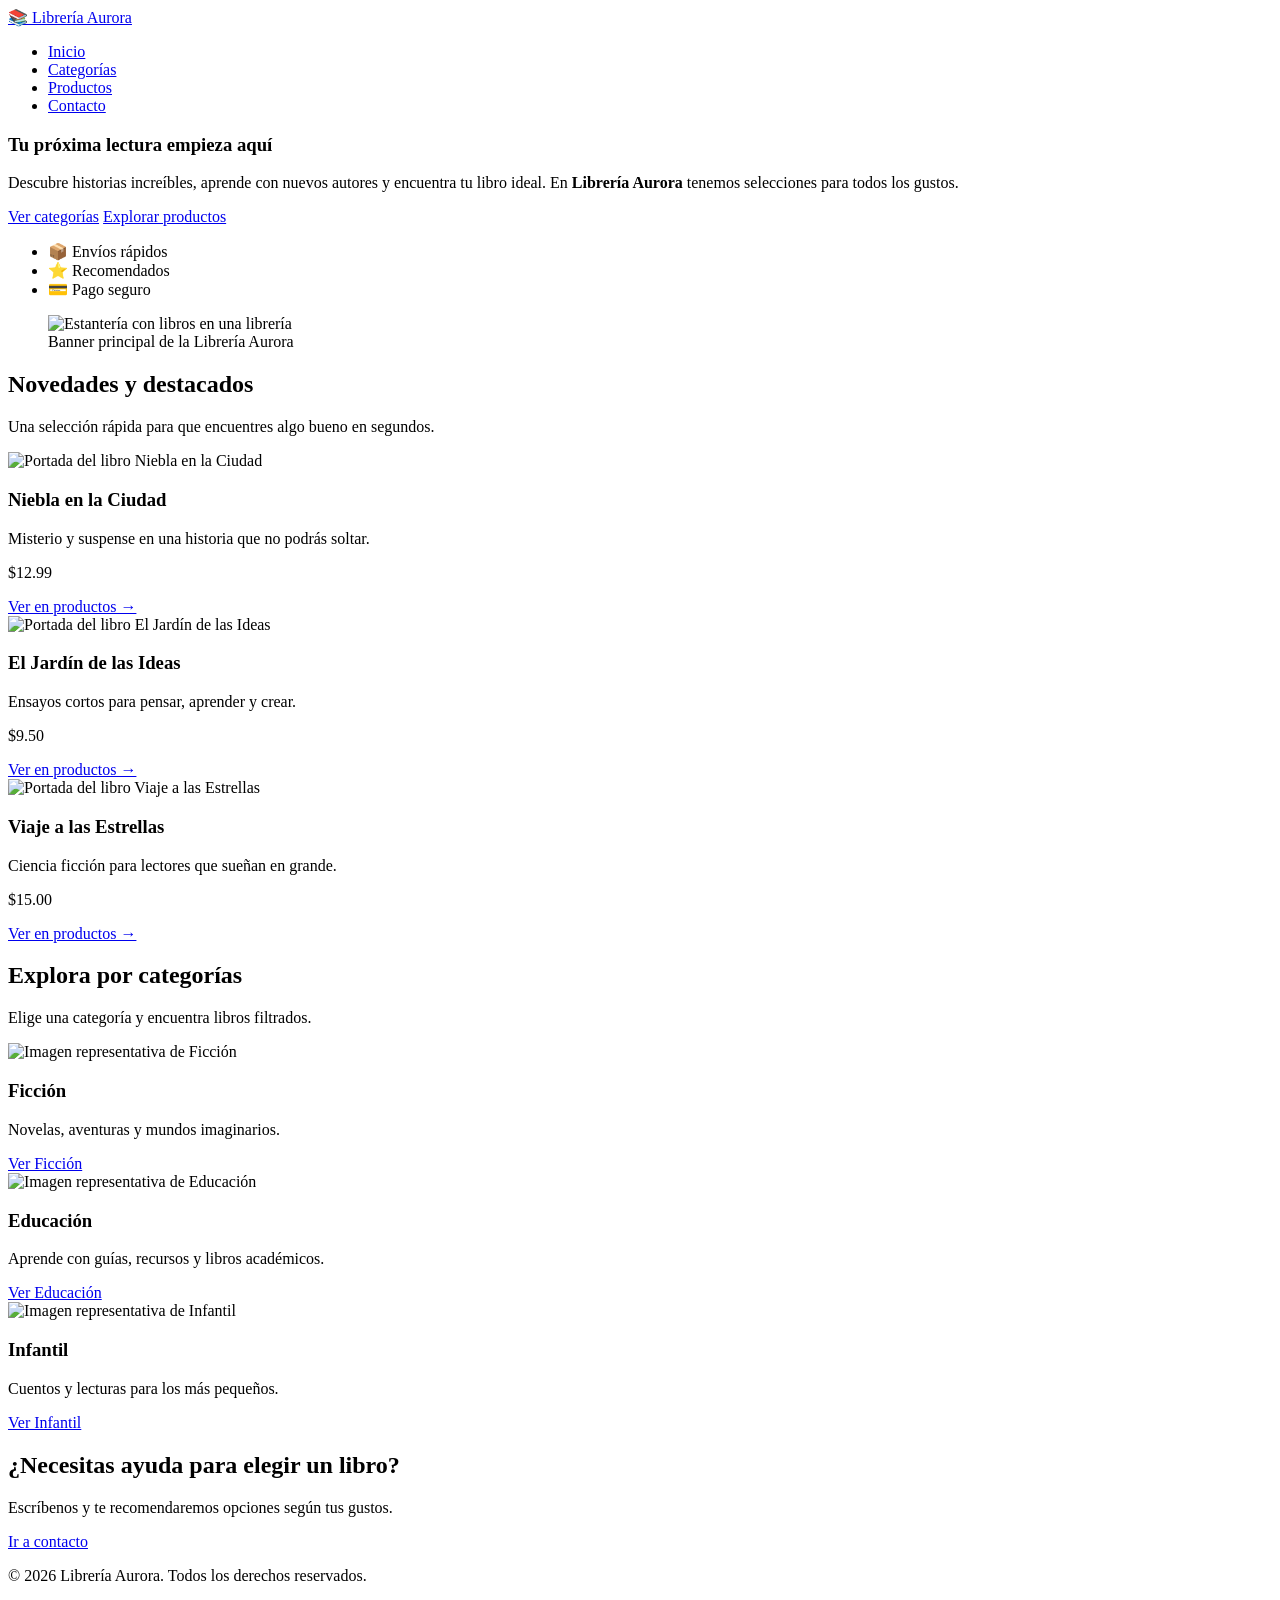
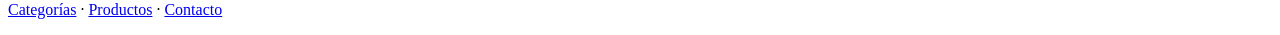
==== index.html @ bf442f35 "Initial commit" ====
<!DOCTYPE html>
<html lang="es">
<head>
  <meta charset="UTF-8" />
  <meta name="viewport" content="width=device-width, initial-scale=1.0" />
  <title>Librería Aurora | Bienvenida</title>
  <link rel="stylesheet" href="assets/css/styles.css" />
</head>

<body>
  <header class="site-header">
    <div class="container header-content">
      <a class="brand" href="index.html" aria-label="Ir al inicio">
        <span class="brand__logo" aria-hidden="true">📚</span>
        <span class="brand__name">Librería Aurora</span>
      </a>

      <nav class="nav" aria-label="Navegación principal">
        <ul class="nav__list">
          <li class="nav__item"><a class="nav__link is-active" href="index.html">Inicio</a></li>
          <li class="nav__item"><a class="nav__link" href="categorias.html">Categorías</a></li>
          <li class="nav__item"><a class="nav__link" href="productos.html">Productos</a></li>
          <li class="nav__item"><a class="nav__link" href="contacto.html">Contacto</a></li>
        </ul>
      </nav>
    </div>
  </header>

  <main>
    <!-- HERO / BANNER -->
    <section class="hero" aria-label="Sección principal">
      <div class="container hero__content">
        <article class="hero__text">
          <h1 class="hero__title">Tu próxima lectura empieza aquí</h1>
          <p class="hero__subtitle">
            Descubre historias increíbles, aprende con nuevos autores y encuentra tu libro ideal.
            En <strong>Librería Aurora</strong> tenemos selecciones para todos los gustos.
          </p>

          <div class="hero__actions">
            <a class="btn btn--primary" href="categorias.html">Ver categorías</a>
            <a class="btn btn--outline" href="productos.html">Explorar productos</a>
          </div>

          <ul class="hero__badges" aria-label="Beneficios de la tienda">
            <li class="badge">📦 Envíos rápidos</li>
            <li class="badge">⭐ Recomendados</li>
            <li class="badge">💳 Pago seguro</li>
          </ul>
        </article>

        <figure class="hero__media">
          <!-- Reemplaza la imagen por tu banner real -->
          <img
            src="assets/img/banners/banner-libreria.jpg"
            alt="Estantería con libros en una librería"
            class="hero__img"
          />
          <figcaption class="sr-only">Banner principal de la Librería Aurora</figcaption>
        </figure>
      </div>
    </section>

    <!-- SECCIÓN DESTACADOS -->
    <section class="section" aria-label="Sección de novedades y destacados">
      <div class="container">
        <header class="section__header">
          <h2 class="section__title">Novedades y destacados</h2>
          <p class="section__subtitle">
            Una selección rápida para que encuentres algo bueno en segundos.
          </p>
        </header>

        <div class="grid">
          <article class="card">
            <img
              class="card__img"
              src="assets/img/productos/libro-1.jpg"
              alt="Portada del libro Niebla en la Ciudad"
            />
            <div class="card__body">
              <h3 class="card__title">Niebla en la Ciudad</h3>
              <p class="card__text">Misterio y suspense en una historia que no podrás soltar.</p>
              <p class="card__price">$12.99</p>
              <a class="card__link" href="productos.html">Ver en productos →</a>
            </div>
          </article>

          <article class="card">
            <img
              class="card__img"
              src="assets/img/productos/libro-2.jpg"
              alt="Portada del libro El Jardín de las Ideas"
            />
            <div class="card__body">
              <h3 class="card__title">El Jardín de las Ideas</h3>
              <p class="card__text">Ensayos cortos para pensar, aprender y crear.</p>
              <p class="card__price">$9.50</p>
              <a class="card__link" href="productos.html">Ver en productos →</a>
            </div>
          </article>

          <article class="card">
            <img
              class="card__img"
              src="assets/img/productos/libro-3.jpg"
              alt="Portada del libro Viaje a las Estrellas"
            />
            <div class="card__body">
              <h3 class="card__title">Viaje a las Estrellas</h3>
              <p class="card__text">Ciencia ficción para lectores que sueñan en grande.</p>
              <p class="card__price">$15.00</p>
              <a class="card__link" href="productos.html">Ver en productos →</a>
            </div>
          </article>
        </div>
      </div>
    </section>

    <!-- SECCIÓN CATEGORÍAS RÁPIDAS -->
    <section class="section section--alt" aria-label="Categorías rápidas">
      <div class="container">
        <header class="section__header">
          <h2 class="section__title">Explora por categorías</h2>
          <p class="section__subtitle">Elige una categoría y encuentra libros filtrados.</p>
        </header>

        <div class="grid grid--3">
          <article class="category-card">
            <img
              class="category-card__img"
              src="assets/img/categorias/ficcion.jpg"
              alt="Imagen representativa de Ficción"
            />
            <div class="category-card__body">
              <h3 class="category-card__title">Ficción</h3>
              <p class="category-card__text">Novelas, aventuras y mundos imaginarios.</p>
              <a class="btn btn--small" href="productos.html?cat=ficcion">Ver Ficción</a>
            </div>
          </article>

          <article class="category-card">
            <img
              class="category-card__img"
              src="assets/img/categorias/educacion.jpg"
              alt="Imagen representativa de Educación"
            />
            <div class="category-card__body">
              <h3 class="category-card__title">Educación</h3>
              <p class="category-card__text">Aprende con guías, recursos y libros académicos.</p>
              <a class="btn btn--small" href="productos.html?cat=educacion">Ver Educación</a>
            </div>
          </article>

          <article class="category-card">
            <img
              class="category-card__img"
              src="assets/img/categorias/infantil.jpg"
              alt="Imagen representativa de Infantil"
            />
            <div class="category-card__body">
              <h3 class="category-card__title">Infantil</h3>
              <p class="category-card__text">Cuentos y lecturas para los más pequeños.</p>
              <a class="btn btn--small" href="productos.html?cat=infantil">Ver Infantil</a>
            </div>
          </article>
        </div>
      </div>
    </section>

    <!-- CTA -->
    <section class="cta" aria-label="Llamado a la acción">
      <div class="container cta__content">
        <h2 class="cta__title">¿Necesitas ayuda para elegir un libro?</h2>
        <p class="cta__text">
          Escríbenos y te recomendaremos opciones según tus gustos.
        </p>
        <a class="btn btn--primary" href="contacto.html">Ir a contacto</a>
      </div>
    </section>
  </main>

  <footer class="site-footer">
    <div class="container footer-content">
      <p>© <span id="year"></span> Librería Aurora. Todos los derechos reservados.</p>
      <p class="footer-links">
        <a href="categorias.html">Categorías</a> ·
        <a href="productos.html">Productos</a> ·
        <a href="contacto.html">Contacto</a>
      </p>
    </div>
  </footer>

  <script>
    // Año automático (pequeño detalle bonito)
    document.getElementById("year").textContent = new Date().getFullYear();
  </script>
</body>
</html>
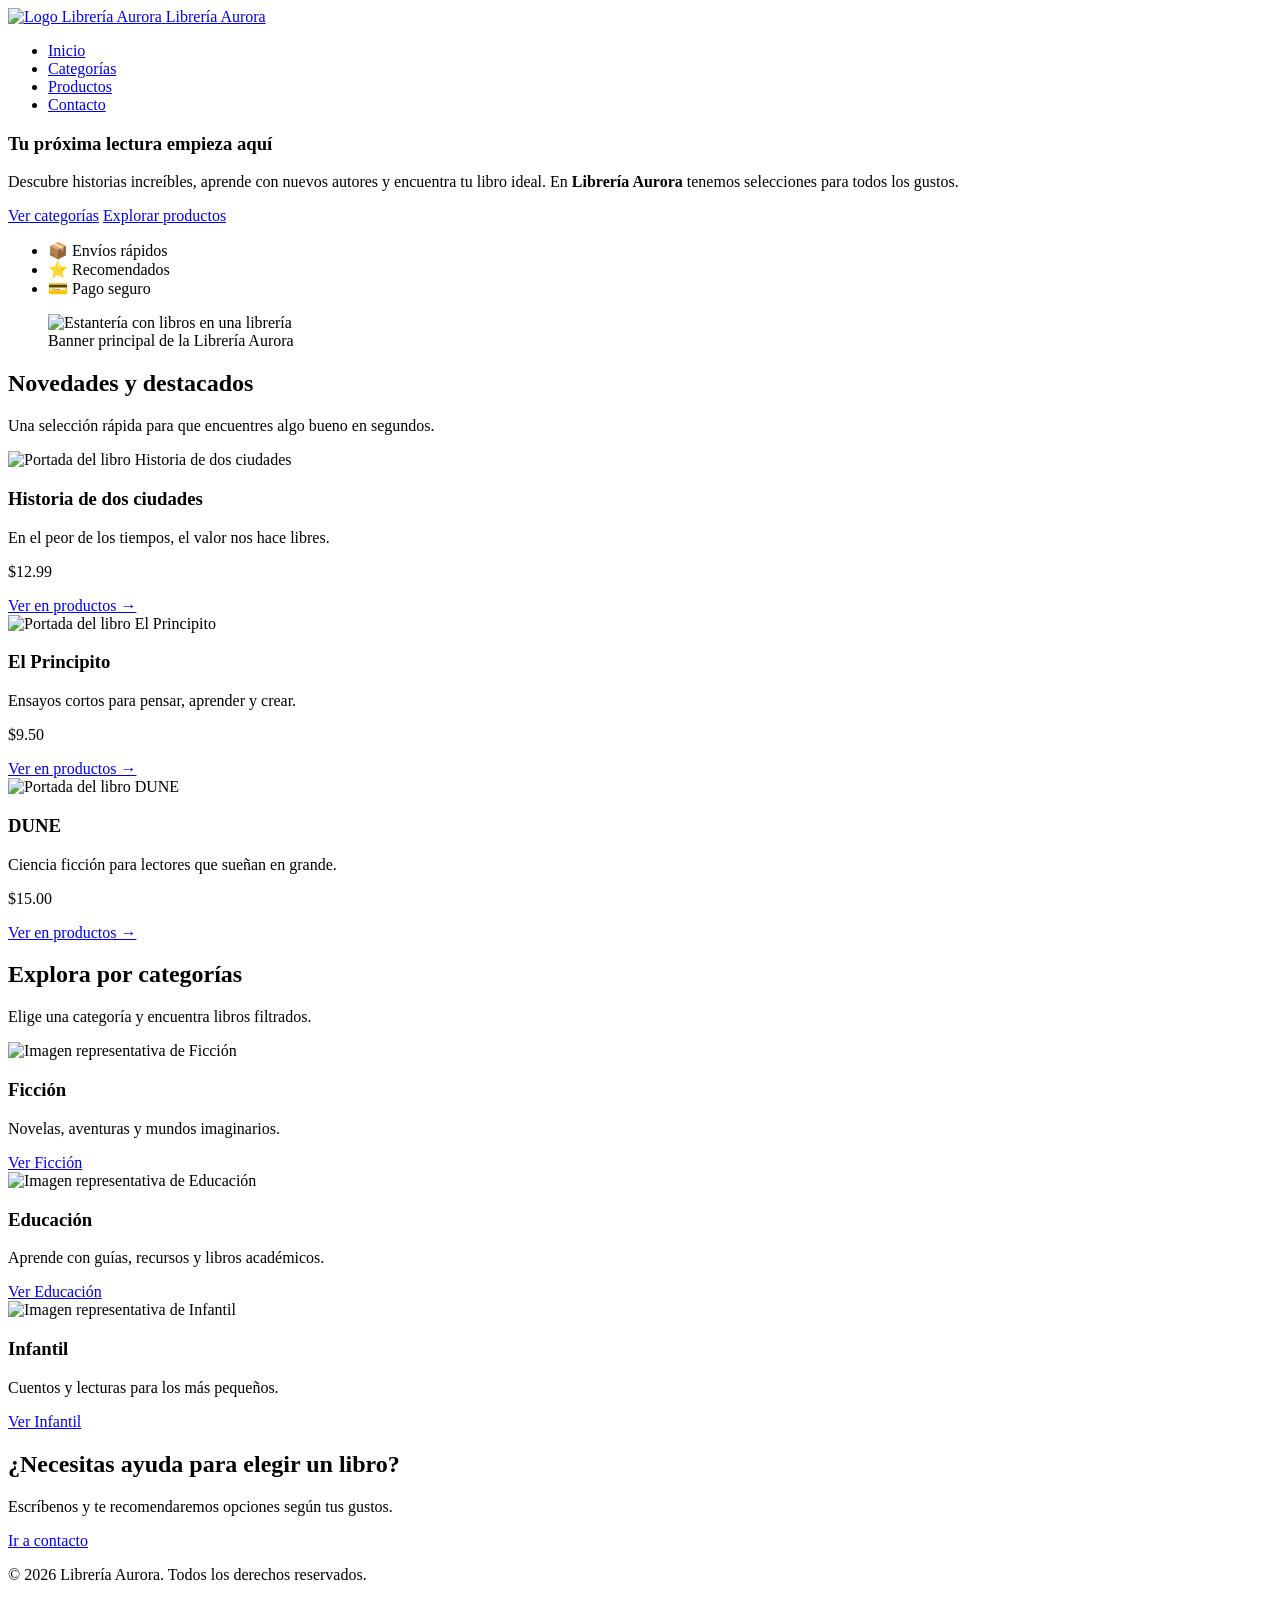
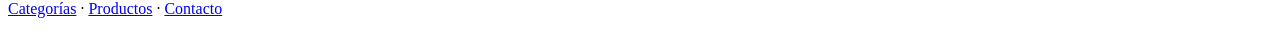
==== commit 0eb59ff0: "actualizacion" ====
--- a/index.html
+++ b/index.html
@@ -11,7 +11,7 @@
   <header class="site-header">
     <div class="container header-content">
       <a class="brand" href="index.html" aria-label="Ir al inicio">
-        <span class="brand__logo" aria-hidden="true">📚</span>
+        <img src="assets/img/Logo librería.jpg" alt="Logo Librería Aurora" class="brand__logo">
         <span class="brand__name">Librería Aurora</span>
       </a>
 
@@ -75,12 +75,12 @@
           <article class="card">
             <img
               class="card__img"
-              src="assets/img/productos/libro-1.jpg"
-              alt="Portada del libro Niebla en la Ciudad"
+              src="assets/img/Portada historia de dos ciudades.jpg"
+              alt="Portada del libro Historia de dos ciudades"
             />
             <div class="card__body">
-              <h3 class="card__title">Niebla en la Ciudad</h3>
-              <p class="card__text">Misterio y suspense en una historia que no podrás soltar.</p>
+              <h3 class="card__title">Historia de dos ciudades</h3>
+              <p class="card__text">En el peor de los tiempos, el valor nos hace libres.</p>
               <p class="card__price">$12.99</p>
               <a class="card__link" href="productos.html">Ver en productos →</a>
             </div>
@@ -89,11 +89,11 @@
           <article class="card">
             <img
               class="card__img"
-              src="assets/img/productos/libro-2.jpg"
-              alt="Portada del libro El Jardín de las Ideas"
+              src="assets/img/Portada El principito.jpg"
+              alt="Portada del libro El Principito"
             />
             <div class="card__body">
-              <h3 class="card__title">El Jardín de las Ideas</h3>
+              <h3 class="card__title">El Principito</h3>
               <p class="card__text">Ensayos cortos para pensar, aprender y crear.</p>
               <p class="card__price">$9.50</p>
               <a class="card__link" href="productos.html">Ver en productos →</a>
@@ -103,11 +103,11 @@
           <article class="card">
             <img
               class="card__img"
-              src="assets/img/productos/libro-3.jpg"
-              alt="Portada del libro Viaje a las Estrellas"
+              src="assets/img/Portada Dune.jpg" width="190px"
+              alt="Portada del libro DUNE"
             />
             <div class="card__body">
-              <h3 class="card__title">Viaje a las Estrellas</h3>
+              <h3 class="card__title">DUNE</h3>
               <p class="card__text">Ciencia ficción para lectores que sueñan en grande.</p>
               <p class="card__price">$15.00</p>
               <a class="card__link" href="productos.html">Ver en productos →</a>
@@ -129,7 +129,7 @@
           <article class="category-card">
             <img
               class="category-card__img"
-              src="assets/img/categorias/ficcion.jpg"
+              src="assets/img/categorias/ficcion.jpg" 
               alt="Imagen representativa de Ficción"
             />
             <div class="category-card__body">
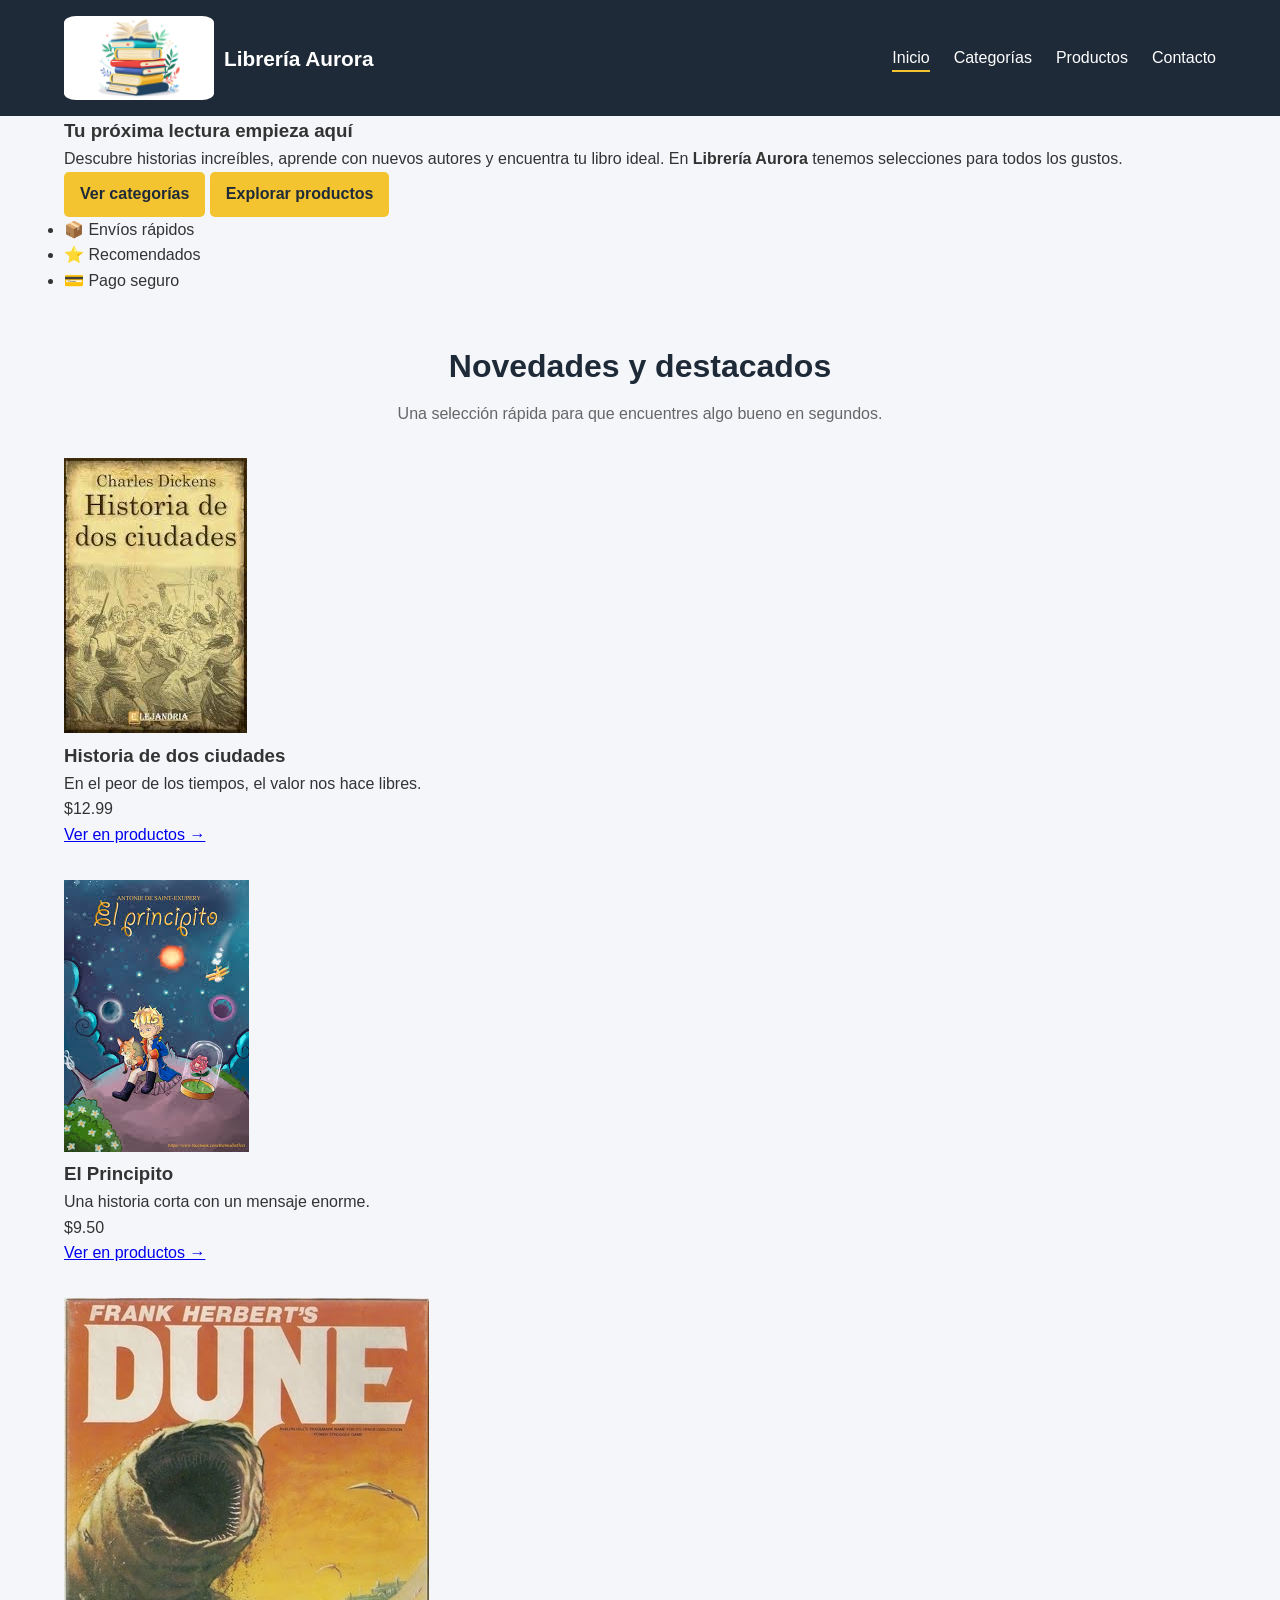
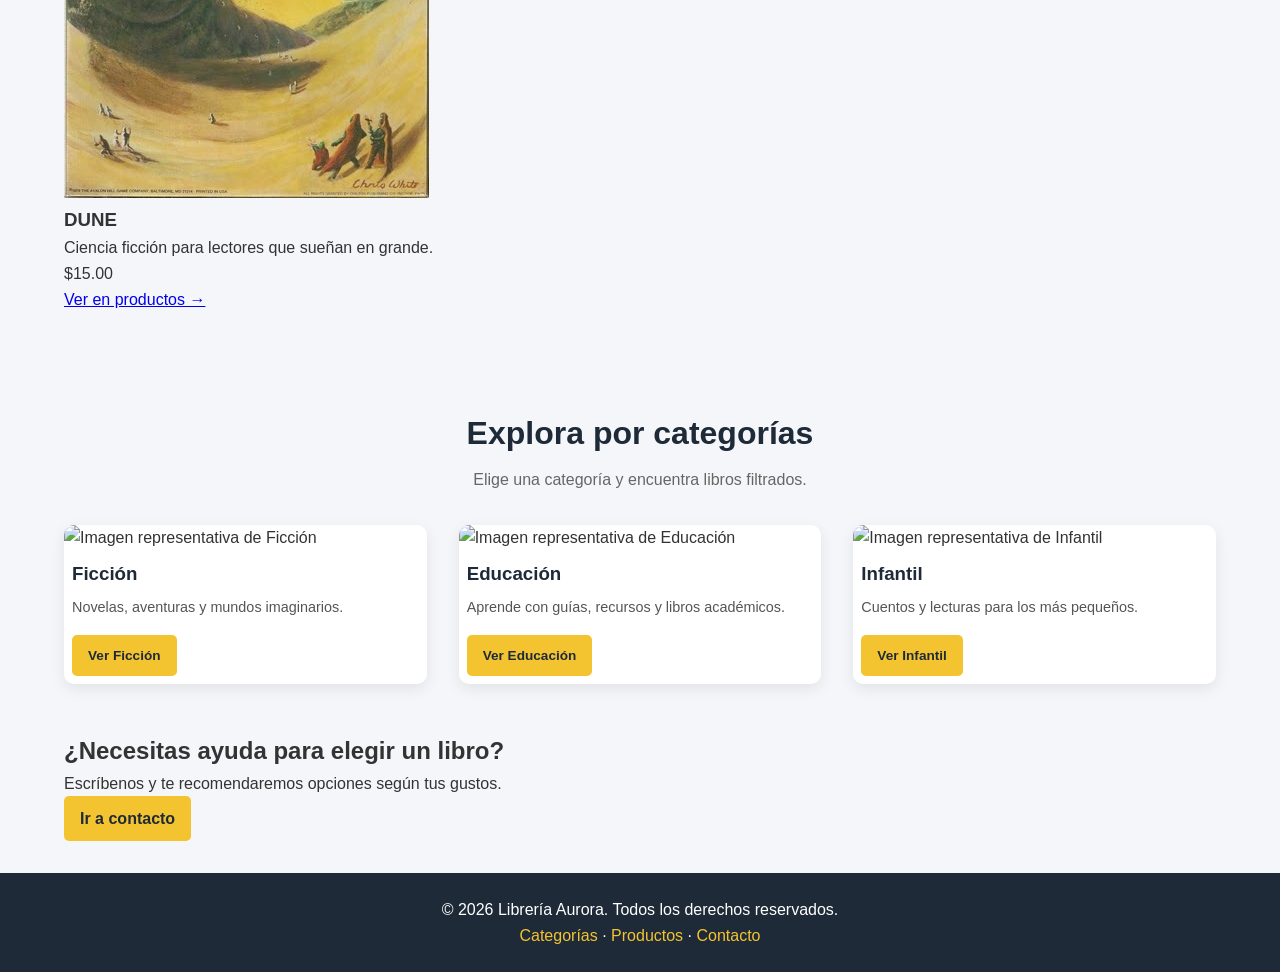
==== commit 3d36ff92: "Update index.html" ====
--- a/index.html
+++ b/index.html
@@ -8,6 +8,7 @@
 </head>
 
 <body>
+
   <header class="site-header">
     <div class="container header-content">
       <a class="brand" href="index.html" aria-label="Ir al inicio">
@@ -27,9 +28,8 @@
   </header>
 
   <main>
-    <!-- HERO / BANNER -->
     <section class="hero" aria-label="Sección principal">
-      <div class="container hero__content">
+      <div class="container">
         <article class="hero__text">
           <h1 class="hero__title">Tu próxima lectura empieza aquí</h1>
           <p class="hero__subtitle">
@@ -48,16 +48,6 @@
             <li class="badge">💳 Pago seguro</li>
           </ul>
         </article>
-
-        <figure class="hero__media">
-          <!-- Reemplaza la imagen por tu banner real -->
-          <img
-            src="assets/img/banners/banner-libreria.jpg"
-            alt="Estantería con libros en una librería"
-            class="hero__img"
-          />
-          <figcaption class="sr-only">Banner principal de la Librería Aurora</figcaption>
-        </figure>
       </div>
     </section>
 
@@ -94,7 +84,7 @@
             />
             <div class="card__body">
               <h3 class="card__title">El Principito</h3>
-              <p class="card__text">Ensayos cortos para pensar, aprender y crear.</p>
+              <p class="card__text">Una historia corta con un mensaje enorme.</p>
               <p class="card__price">$9.50</p>
               <a class="card__link" href="productos.html">Ver en productos →</a>
             </div>
@@ -103,7 +93,7 @@
           <article class="card">
             <img
               class="card__img"
-              src="assets/img/Portada Dune.jpg" width="190px"
+              src="assets/img/Portada Dune.jpg"
               alt="Portada del libro DUNE"
             />
             <div class="card__body">
@@ -127,11 +117,7 @@
 
         <div class="grid grid--3">
           <article class="category-card">
-            <img
-              class="category-card__img"
-              src="assets/img/categorias/ficcion.jpg" 
-              alt="Imagen representativa de Ficción"
-            />
+            <img class="category-card__img" src="assets/img/categorias/ficcion.jpg" alt="Imagen representativa de Ficción" />
             <div class="category-card__body">
               <h3 class="category-card__title">Ficción</h3>
               <p class="category-card__text">Novelas, aventuras y mundos imaginarios.</p>
@@ -140,11 +126,7 @@
           </article>
 
           <article class="category-card">
-            <img
-              class="category-card__img"
-              src="assets/img/categorias/educacion.jpg"
-              alt="Imagen representativa de Educación"
-            />
+            <img class="category-card__img" src="assets/img/categorias/educacion.jpg" alt="Imagen representativa de Educación" />
             <div class="category-card__body">
               <h3 class="category-card__title">Educación</h3>
               <p class="category-card__text">Aprende con guías, recursos y libros académicos.</p>
@@ -153,11 +135,7 @@
           </article>
 
           <article class="category-card">
-            <img
-              class="category-card__img"
-              src="assets/img/categorias/infantil.jpg"
-              alt="Imagen representativa de Infantil"
-            />
+            <img class="category-card__img" src="assets/img/categorias/infantil.jpg" alt="Imagen representativa de Infantil" />
             <div class="category-card__body">
               <h3 class="category-card__title">Infantil</h3>
               <p class="category-card__text">Cuentos y lecturas para los más pequeños.</p>
@@ -172,9 +150,7 @@
     <section class="cta" aria-label="Llamado a la acción">
       <div class="container cta__content">
         <h2 class="cta__title">¿Necesitas ayuda para elegir un libro?</h2>
-        <p class="cta__text">
-          Escríbenos y te recomendaremos opciones según tus gustos.
-        </p>
+        <p class="cta__text">Escríbenos y te recomendaremos opciones según tus gustos.</p>
         <a class="btn btn--primary" href="contacto.html">Ir a contacto</a>
       </div>
     </section>
@@ -191,9 +167,6 @@
     </div>
   </footer>
 
-  <script>
-    // Año automático (pequeño detalle bonito)
-    document.getElementById("year").textContent = new Date().getFullYear();
-  </script>
+  <script src="assets/js/script.js"></script>
 </body>
 </html>
--- a/assets/css/styles.css
+++ b/assets/css/styles.css
@@ -0,0 +1,189 @@
+* {
+  margin: 0;
+  padding: 0;
+  box-sizing: border-box;
+}
+
+body {
+  font-family: 'Segoe UI', Tahoma, sans-serif;
+  line-height: 1.6;
+  background-color: #f4f6f9;
+  color: #333;
+}
+
+.container {
+  width: 90%;
+  max-width: 1200px;
+  margin: auto;
+}
+
+.site-header {
+  background-color: #1e2a38;
+  padding: 1rem 0;
+}
+
+.header-content {
+  display: flex;
+  justify-content: space-between;
+  align-items: center;
+}
+
+.brand {
+  display: flex;
+  align-items: center;
+  text-decoration: none;
+  color: white;
+  font-size: 1.3rem;
+  font-weight: bold;
+}
+
+.brand__logo {
+  width: 150px;      
+  height: auto;
+  border-radius: 8%;
+}
+
+.brand__name{
+  padding: 10px;
+}
+
+.nav__list {
+  list-style: none;
+  display: flex;
+  gap: 1.5rem;
+}
+
+.nav__link {
+  text-decoration: none;
+  color: white;
+  font-weight: 500;
+  transition: color 0.3s ease;
+}
+
+.nav__link:hover {
+  color: #f4c430;
+}
+
+.nav__link.is-active {
+  border-bottom: 2px solid #f4c430;
+  padding-bottom: 4px;
+}
+
+.section {
+  padding: 3rem 0;
+}
+
+.section__header {
+  text-align: center;
+  margin-bottom: 2rem;
+}
+
+.section__title {
+  font-size: 2rem;
+  margin-bottom: 0.5rem;
+  color: #1e2a38;
+}
+
+.section__subtitle {
+  color: #666;
+}
+
+.grid {
+  display: grid;
+  gap: 2rem;
+}
+
+.grid--3 {
+  grid-template-columns: repeat(auto-fit, minmax(280px, 1fr));
+}
+
+
+.category-card {
+  background: white;
+  border-radius: 10px;
+  overflow: hidden;
+  box-shadow: 0 5px 15px rgba(0,0,0,0.08);
+  transition: transform 0.3s ease, box-shadow 0.3s ease;
+}
+
+.category-card:hover {
+  transform: translateY(-5px);
+  box-shadow: 0 8px 20px rgba(0,0,0,0.15);
+}
+
+.category-card__img {
+  width: 100%;
+  height: 200px;
+  object-fit: cover;
+}
+
+.category-card__body {
+  padding: 8px;
+}
+
+.category-card__title {
+  margin-bottom: 0.5rem;
+  color: #1e2a38;
+}
+
+.category-card__text {
+  font-size: 0.9rem;
+  margin-bottom: 1rem;
+  color: #555;
+}
+
+.btn {
+  display: inline-block;
+  background-color: #f4c430;
+  color: #1e2a38;
+  padding: 0.6rem 1rem;
+  border-radius: 5px;
+  text-decoration: none;
+  font-weight: bold;
+  transition: background-color 0.3s ease;
+}
+
+.btn:hover {
+  background-color: #ddb120;
+}
+
+.btn--small {
+  font-size: 0.85rem;
+}
+
+.site-footer {
+  background-color: #1e2a38;
+  color: white;
+  padding: 1.5rem 0;
+  margin-top: 2rem;
+}
+
+.footer-content {
+  text-align: center;
+}
+
+.footer-links a {
+  color: #f4c430;
+  text-decoration: none;
+}
+
+.footer-links a:hover {
+  text-decoration: underline;
+}
+
+@media (max-width: 768px) {
+  .header-content {
+    flex-direction: column;
+    align-items: flex-start;
+    padding: 16px;
+  }
+
+  .nav__list {
+    flex-direction: column;
+    align-items: center;
+  }
+
+  .nav-link{
+    width: 100%;
+  }
+}
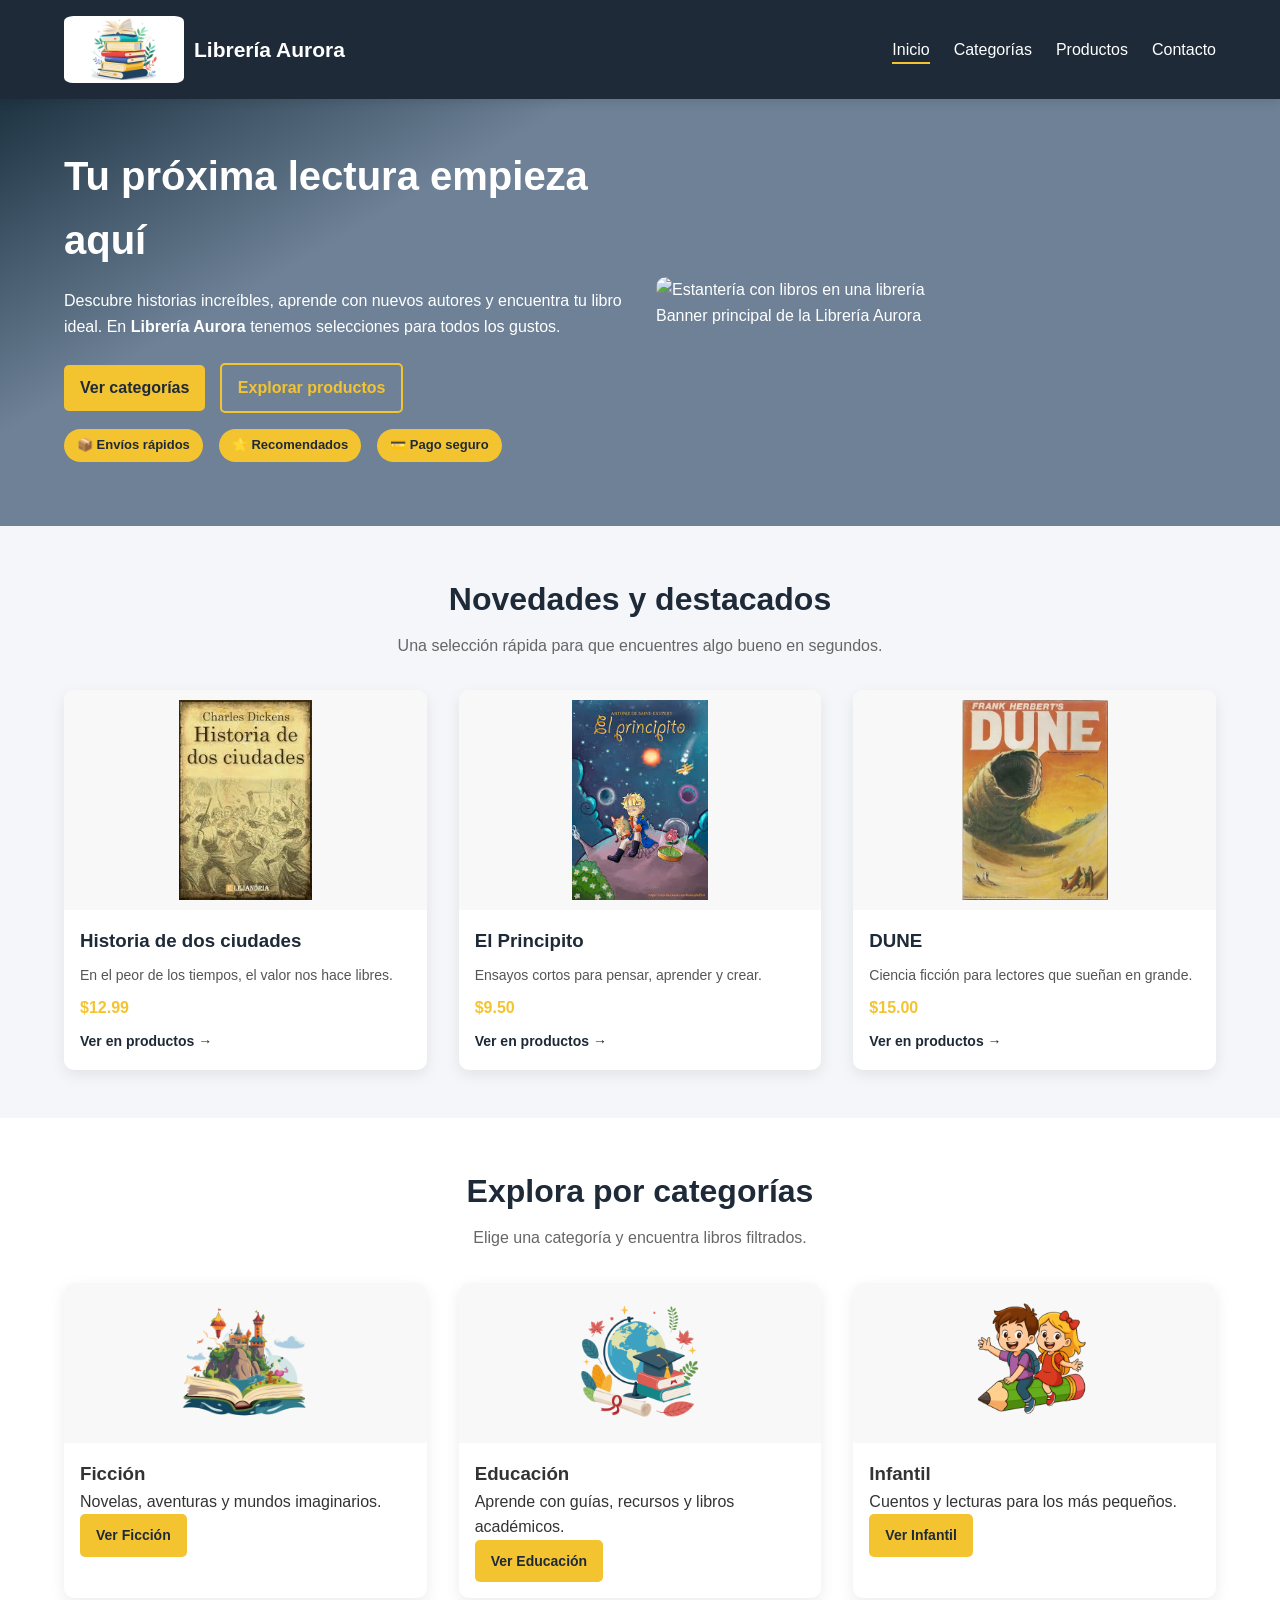
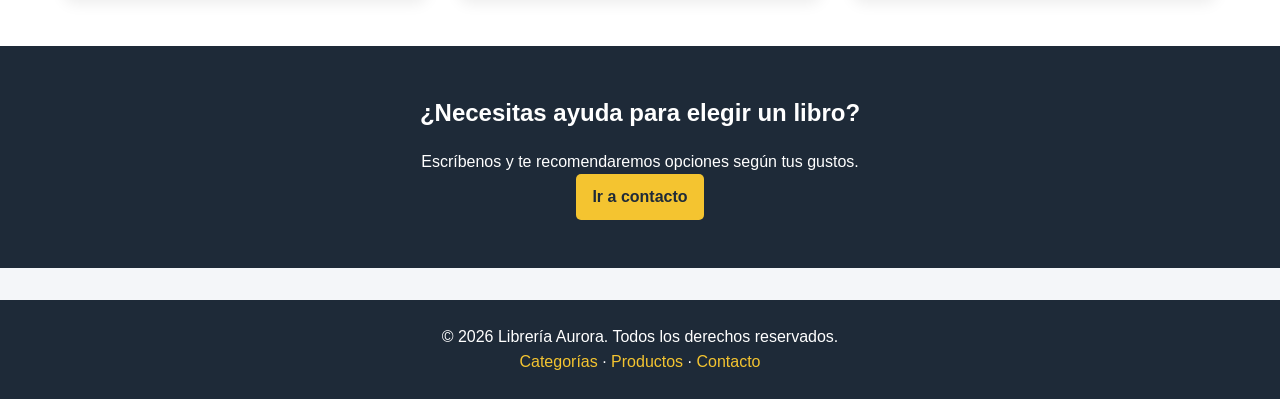
==== commit dd0e21ab: "ultima actualizacion" ====
--- a/index.html
+++ b/index.html
@@ -8,11 +8,10 @@
 </head>
 
 <body>
-
   <header class="site-header">
     <div class="container header-content">
       <a class="brand" href="index.html" aria-label="Ir al inicio">
-        <img src="assets/img/Logo librería.jpg" alt="Logo Librería Aurora" class="brand__logo">
+        <img src="assets/img/banners/Logo librería.jpg" alt="Logo Librería Aurora" class="brand__logo">
         <span class="brand__name">Librería Aurora</span>
       </a>
 
@@ -28,8 +27,9 @@
   </header>
 
   <main>
+    <!-- HERO / BANNER -->
     <section class="hero" aria-label="Sección principal">
-      <div class="container">
+      <div class="container hero__content">
         <article class="hero__text">
           <h1 class="hero__title">Tu próxima lectura empieza aquí</h1>
           <p class="hero__subtitle">
@@ -48,6 +48,16 @@
             <li class="badge">💳 Pago seguro</li>
           </ul>
         </article>
+
+        <figure class="hero__media">
+          <!-- Reemplaza la imagen por tu banner real -->
+          <img
+            src="assets/img/banners/banner-libreria.jpg"
+            alt="Estantería con libros en una librería"
+            class="hero__img"
+          />
+          <figcaption class="sr-only">Banner principal de la Librería Aurora</figcaption>
+        </figure>
       </div>
     </section>
 
@@ -65,7 +75,7 @@
           <article class="card">
             <img
               class="card__img"
-              src="assets/img/Portada historia de dos ciudades.jpg"
+              src="assets/img/productos/Portada historia de dos ciudades.jpg"
               alt="Portada del libro Historia de dos ciudades"
             />
             <div class="card__body">
@@ -79,12 +89,12 @@
           <article class="card">
             <img
               class="card__img"
-              src="assets/img/Portada El principito.jpg"
+              src="assets/img/productos/Portada El principito.jpg"
               alt="Portada del libro El Principito"
             />
             <div class="card__body">
               <h3 class="card__title">El Principito</h3>
-              <p class="card__text">Una historia corta con un mensaje enorme.</p>
+              <p class="card__text">Ensayos cortos para pensar, aprender y crear.</p>
               <p class="card__price">$9.50</p>
               <a class="card__link" href="productos.html">Ver en productos →</a>
             </div>
@@ -93,7 +103,7 @@
           <article class="card">
             <img
               class="card__img"
-              src="assets/img/Portada Dune.jpg"
+              src="assets/img/productos/Portada Dune.jpg" width="190px"
               alt="Portada del libro DUNE"
             />
             <div class="card__body">
@@ -117,7 +127,11 @@
 
         <div class="grid grid--3">
           <article class="category-card">
-            <img class="category-card__img" src="assets/img/categorias/ficcion.jpg" alt="Imagen representativa de Ficción" />
+            <img
+              class="category-card__img"
+              src="assets/img/categorias/ficcion.png" 
+              alt="Imagen representativa de Ficción"
+            />
             <div class="category-card__body">
               <h3 class="category-card__title">Ficción</h3>
               <p class="category-card__text">Novelas, aventuras y mundos imaginarios.</p>
@@ -126,7 +140,11 @@
           </article>
 
           <article class="category-card">
-            <img class="category-card__img" src="assets/img/categorias/educacion.jpg" alt="Imagen representativa de Educación" />
+            <img
+              class="category-card__img"
+              src="assets/img/categorias/educacion.png" 
+              alt="Imagen representativa de Educación"
+            />
             <div class="category-card__body">
               <h3 class="category-card__title">Educación</h3>
               <p class="category-card__text">Aprende con guías, recursos y libros académicos.</p>
@@ -135,7 +153,11 @@
           </article>
 
           <article class="category-card">
-            <img class="category-card__img" src="assets/img/categorias/infantil.jpg" alt="Imagen representativa de Infantil" />
+            <img
+              class="category-card__img"
+              src="assets/img/categorias/infantil.png"
+              alt="Imagen representativa de Infantil"
+            />
             <div class="category-card__body">
               <h3 class="category-card__title">Infantil</h3>
               <p class="category-card__text">Cuentos y lecturas para los más pequeños.</p>
@@ -150,7 +172,9 @@
     <section class="cta" aria-label="Llamado a la acción">
       <div class="container cta__content">
         <h2 class="cta__title">¿Necesitas ayuda para elegir un libro?</h2>
-        <p class="cta__text">Escríbenos y te recomendaremos opciones según tus gustos.</p>
+        <p class="cta__text">
+          Escríbenos y te recomendaremos opciones según tus gustos.
+        </p>
         <a class="btn btn--primary" href="contacto.html">Ir a contacto</a>
       </div>
     </section>
@@ -167,6 +191,9 @@
     </div>
   </footer>
 
-  <script src="assets/js/script.js"></script>
+  <script>
+    // Año automático (pequeño detalle bonito)
+    document.getElementById("year").textContent = new Date().getFullYear();
+  </script>
 </body>
 </html>
--- a/assets/css/styles.css
+++ b/assets/css/styles.css
@@ -2,6 +2,10 @@
   margin: 0;
   padding: 0;
   box-sizing: border-box;
+}
+
+html, body {
+  overflow-x: hidden;
 }
 
 body {
@@ -9,6 +13,13 @@
   line-height: 1.6;
   background-color: #f4f6f9;
   color: #333;
+  padding-top: 80px; 
+}
+
+img {
+  max-width: 100%;
+  height: auto;
+  display: block;
 }
 
 .container {
@@ -19,7 +30,13 @@
 
 .site-header {
   background-color: #1e2a38;
-  padding: 1rem 0;
+  padding: 16px 0;
+  box-shadow: 0 3px 10px rgba(0,0,0,0.1);
+  position: fixed;
+  top: 0;
+  left: 0;
+  width: 100%;
+  z-index: 1000;
 }
 
 .header-content {
@@ -33,31 +50,30 @@
   align-items: center;
   text-decoration: none;
   color: white;
-  font-size: 1.3rem;
+  font-size: 21px;
   font-weight: bold;
 }
 
 .brand__logo {
-  width: 150px;      
-  height: auto;
+  width: 120px;
   border-radius: 8%;
 }
 
-.brand__name{
+.brand__name {
   padding: 10px;
 }
 
 .nav__list {
   list-style: none;
   display: flex;
-  gap: 1.5rem;
+  gap: 24px;
 }
 
 .nav__link {
   text-decoration: none;
   color: white;
   font-weight: 500;
-  transition: color 0.3s ease;
+  transition: 0.3s;
 }
 
 .nav__link:hover {
@@ -69,18 +85,76 @@
   padding-bottom: 4px;
 }
 
+.hero {
+  background: linear-gradient(150deg, #182f3d, #6e8197 30%);
+  color: white;
+  padding: 64px 0;
+}
+
+.hero__content {
+  display: flex;
+  align-items: center;
+  gap: 32px;
+}
+
+.hero__text {
+  flex: 1;
+}
+
+.hero__title {
+  font-size: 40px;
+  margin-bottom: 16px;
+}
+
+.hero__subtitle {
+  margin-bottom: 24px;
+}
+
+.hero__actions {
+  margin-bottom: 16px;
+}
+
+.hero__badges {
+  list-style: none;
+  display: flex;
+  gap: 16px;
+  margin-top: 16px;
+}
+
+.badge {
+  background-color: #f4c430;
+  color: #1e2a38;
+  padding: 6px 13px;
+  border-radius: 20px;
+  font-size: 13px;
+  font-weight: bold;
+}
+
+.hero__media {
+  flex: 1;
+}
+
+.hero__img {
+  width: 100%;
+  border-radius: 10px;
+}
+
 .section {
-  padding: 3rem 0;
+  padding: 48px 0;
+}
+
+.section--alt {
+  background-color: #ffffff;
 }
 
 .section__header {
   text-align: center;
-  margin-bottom: 2rem;
+  margin-bottom: 32px;
 }
 
 .section__title {
-  font-size: 2rem;
-  margin-bottom: 0.5rem;
+  font-size: 32px;
+  margin-bottom: 8px;
   color: #1e2a38;
 }
 
@@ -90,20 +164,69 @@
 
 .grid {
   display: grid;
-  gap: 2rem;
-}
-
-.grid--3 {
+  gap: 32px;
   grid-template-columns: repeat(auto-fit, minmax(280px, 1fr));
 }
 
+.card {
+  background: white;
+  border-radius: 10px;
+  overflow: hidden;
+  box-shadow: 0 5px 15px rgba(0,0,0,0.08);
+  transition: 0.3s;
+}
+
+.card:hover {
+  transform: translateY(-5px);
+  box-shadow: 0 10px 25px rgba(0,0,0,0.15);
+}
+
+.card__img {
+  width: 100%;
+  height: 220px;
+  object-fit: contain;
+  background-color: #f8f8f8;
+  padding: 10px;
+}
+
+.card__body {
+  padding: 16px;
+}
+
+.card__title {
+  margin-bottom: 8px;
+  color: #1e2a38;
+}
+
+.card__text {
+  font-size: 14px;
+  margin-bottom: 8px;
+  color: #555;
+}
+
+.card__price {
+  font-weight: bold;
+  color: #f4c430;
+  margin-bottom: 8px;
+}
+
+.card__link {
+  text-decoration: none;
+  font-size: 14px;
+  color: #1e2a38;
+  font-weight: bold;
+}
+
+.card__link:hover {
+  text-decoration: underline;
+}
 
 .category-card {
   background: white;
   border-radius: 10px;
   overflow: hidden;
   box-shadow: 0 5px 15px rgba(0,0,0,0.08);
-  transition: transform 0.3s ease, box-shadow 0.3s ease;
+  transition: 0.3s;
 }
 
 .category-card:hover {
@@ -113,49 +236,63 @@
 
 .category-card__img {
   width: 100%;
-  height: 200px;
-  object-fit: cover;
+  height: 160px;
+  object-fit: contain;
+  background-color: #f8f8f8;
+  padding: 15px;
 }
 
 .category-card__body {
-  padding: 8px;
-}
-
-.category-card__title {
-  margin-bottom: 0.5rem;
-  color: #1e2a38;
-}
-
-.category-card__text {
-  font-size: 0.9rem;
-  margin-bottom: 1rem;
-  color: #555;
+  padding: 16px;
 }
 
 .btn {
   display: inline-block;
   background-color: #f4c430;
   color: #1e2a38;
-  padding: 0.6rem 1rem;
+  padding: 10px 16px;
   border-radius: 5px;
   text-decoration: none;
   font-weight: bold;
-  transition: background-color 0.3s ease;
+  transition: 0.3s;
 }
 
 .btn:hover {
   background-color: #ddb120;
 }
 
+.btn--outline {
+  background: transparent;
+  border: 2px solid #f4c430;
+  color: #f4c430;
+  margin-left: 10px;
+}
+
+.btn--outline:hover {
+  background-color: #f4c430;
+  color: #1e2a38;
+}
+
 .btn--small {
-  font-size: 0.85rem;
+  font-size: 14px;
+}
+
+.cta {
+  background-color: #1e2a38;
+  color: white;
+  text-align: center;
+  padding: 48px 0;
+}
+
+.cta__title {
+  margin-bottom: 16px;
 }
 
 .site-footer {
   background-color: #1e2a38;
   color: white;
-  padding: 1.5rem 0;
-  margin-top: 2rem;
+  padding: 24px 0;
+  margin-top: 32px;
 }
 
 .footer-content {
@@ -172,18 +309,57 @@
 }
 
 @media (max-width: 768px) {
+
   .header-content {
     flex-direction: column;
-    align-items: flex-start;
-    padding: 16px;
+    align-items: center;
+    text-align: center;
+    gap: 16px;
+  }
+
+  .brand {
+    flex-direction: column;
+  }
+
+  .brand__logo {
+    width: 100px;
   }
 
   .nav__list {
     flex-direction: column;
+    width: 100%;
+    gap: 8px;
+  }
+
+  .nav__item {
+    width: 100%;
+  }
+
+  .nav__link {
+    display: block;
+    width: 100%;
+    padding: 8px;
+  }
+
+  .hero__content {
+    flex-direction: column;
+    text-align: center;
+  }
+
+  .hero__title {
+    font-size: 29px;
+  }
+
+  .hero__badges {
+    flex-direction: column;
     align-items: center;
   }
 
-  .nav-link{
-    width: 100%;
-  }
-}
+  .card__img {
+    height: 200px;
+  }
+
+  .cta__title {
+    font-size: 24px;
+  }
+}
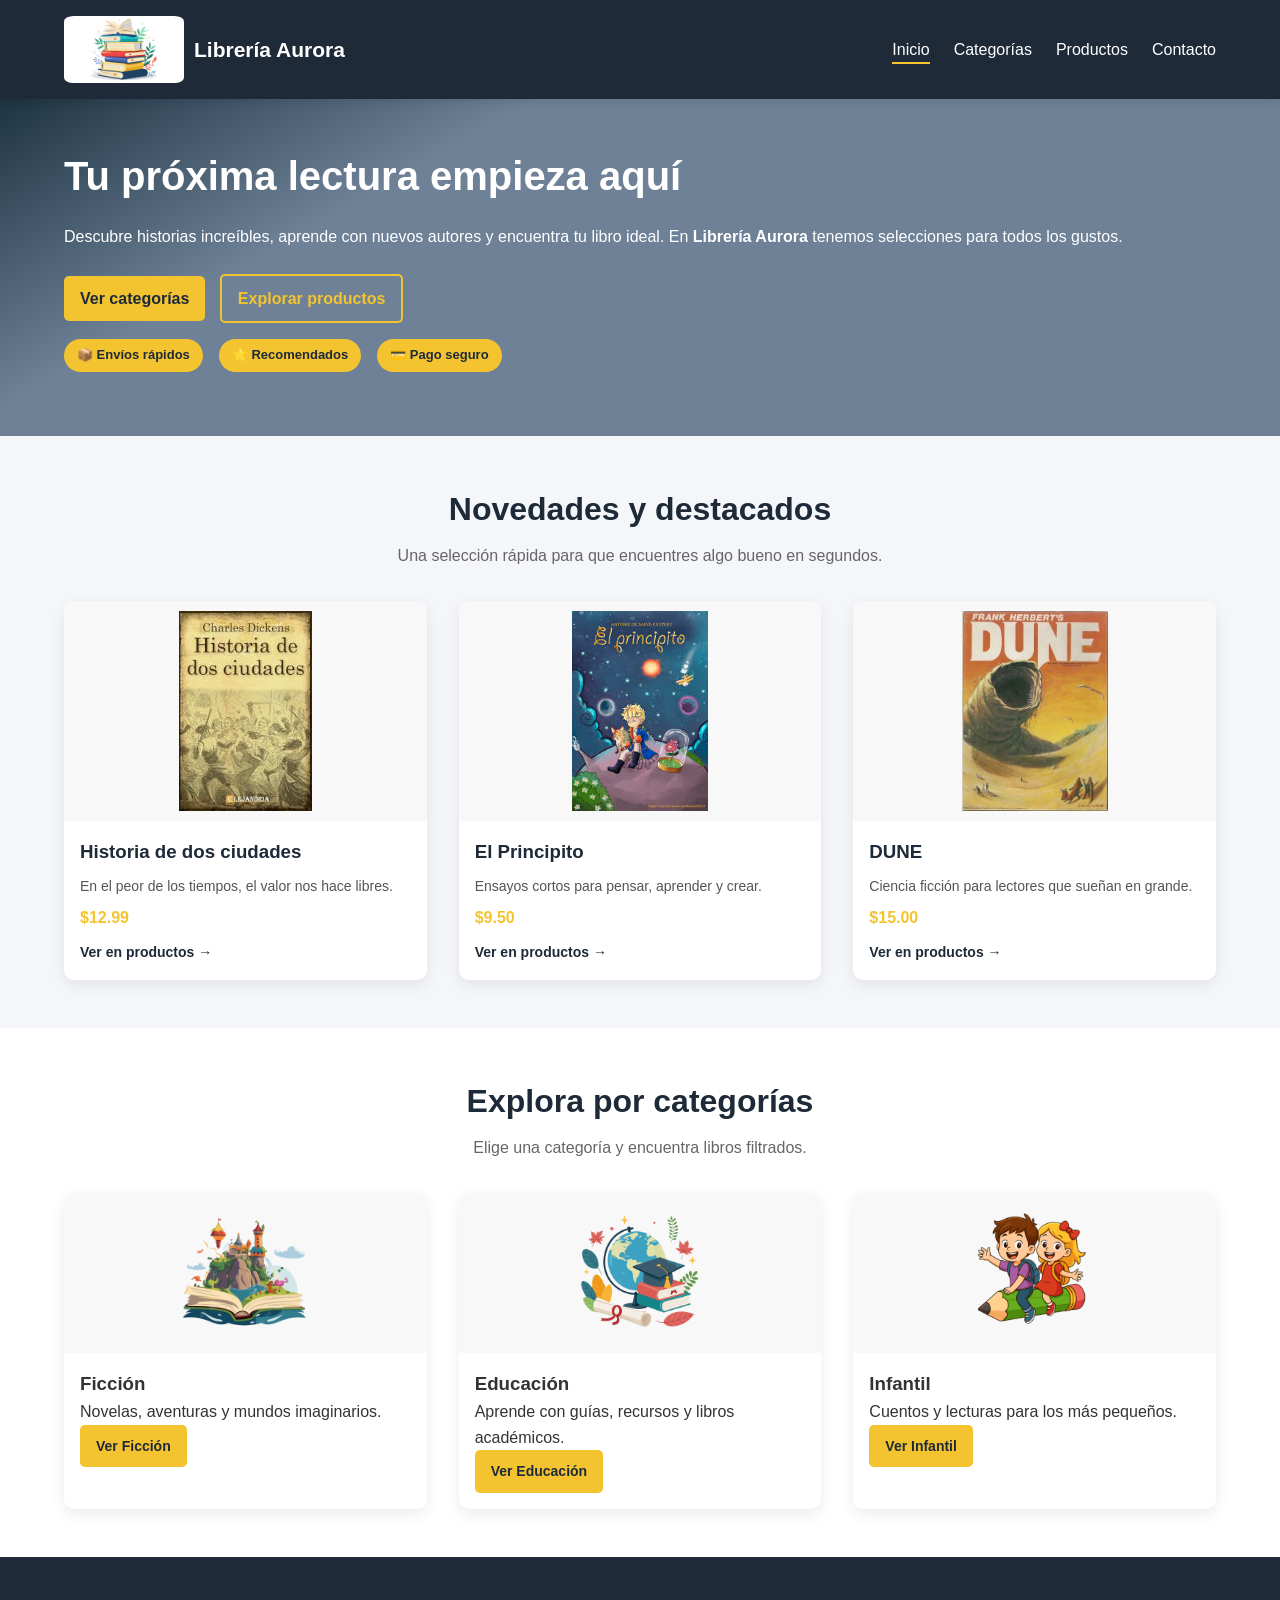
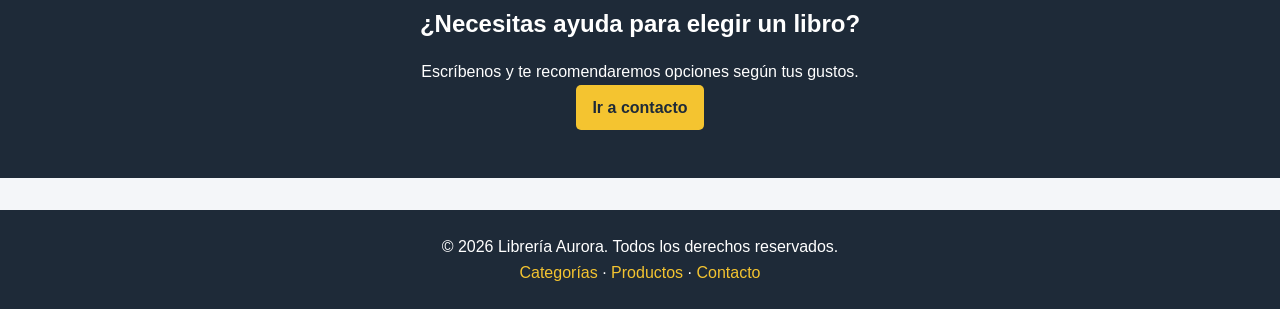
==== commit 564df01b: "xs" ====
--- a/index.html
+++ b/index.html
@@ -48,16 +48,6 @@
             <li class="badge">💳 Pago seguro</li>
           </ul>
         </article>
-
-        <figure class="hero__media">
-          <!-- Reemplaza la imagen por tu banner real -->
-          <img
-            src="assets/img/banners/banner-libreria.jpg"
-            alt="Estantería con libros en una librería"
-            class="hero__img"
-          />
-          <figcaption class="sr-only">Banner principal de la Librería Aurora</figcaption>
-        </figure>
       </div>
     </section>
 
